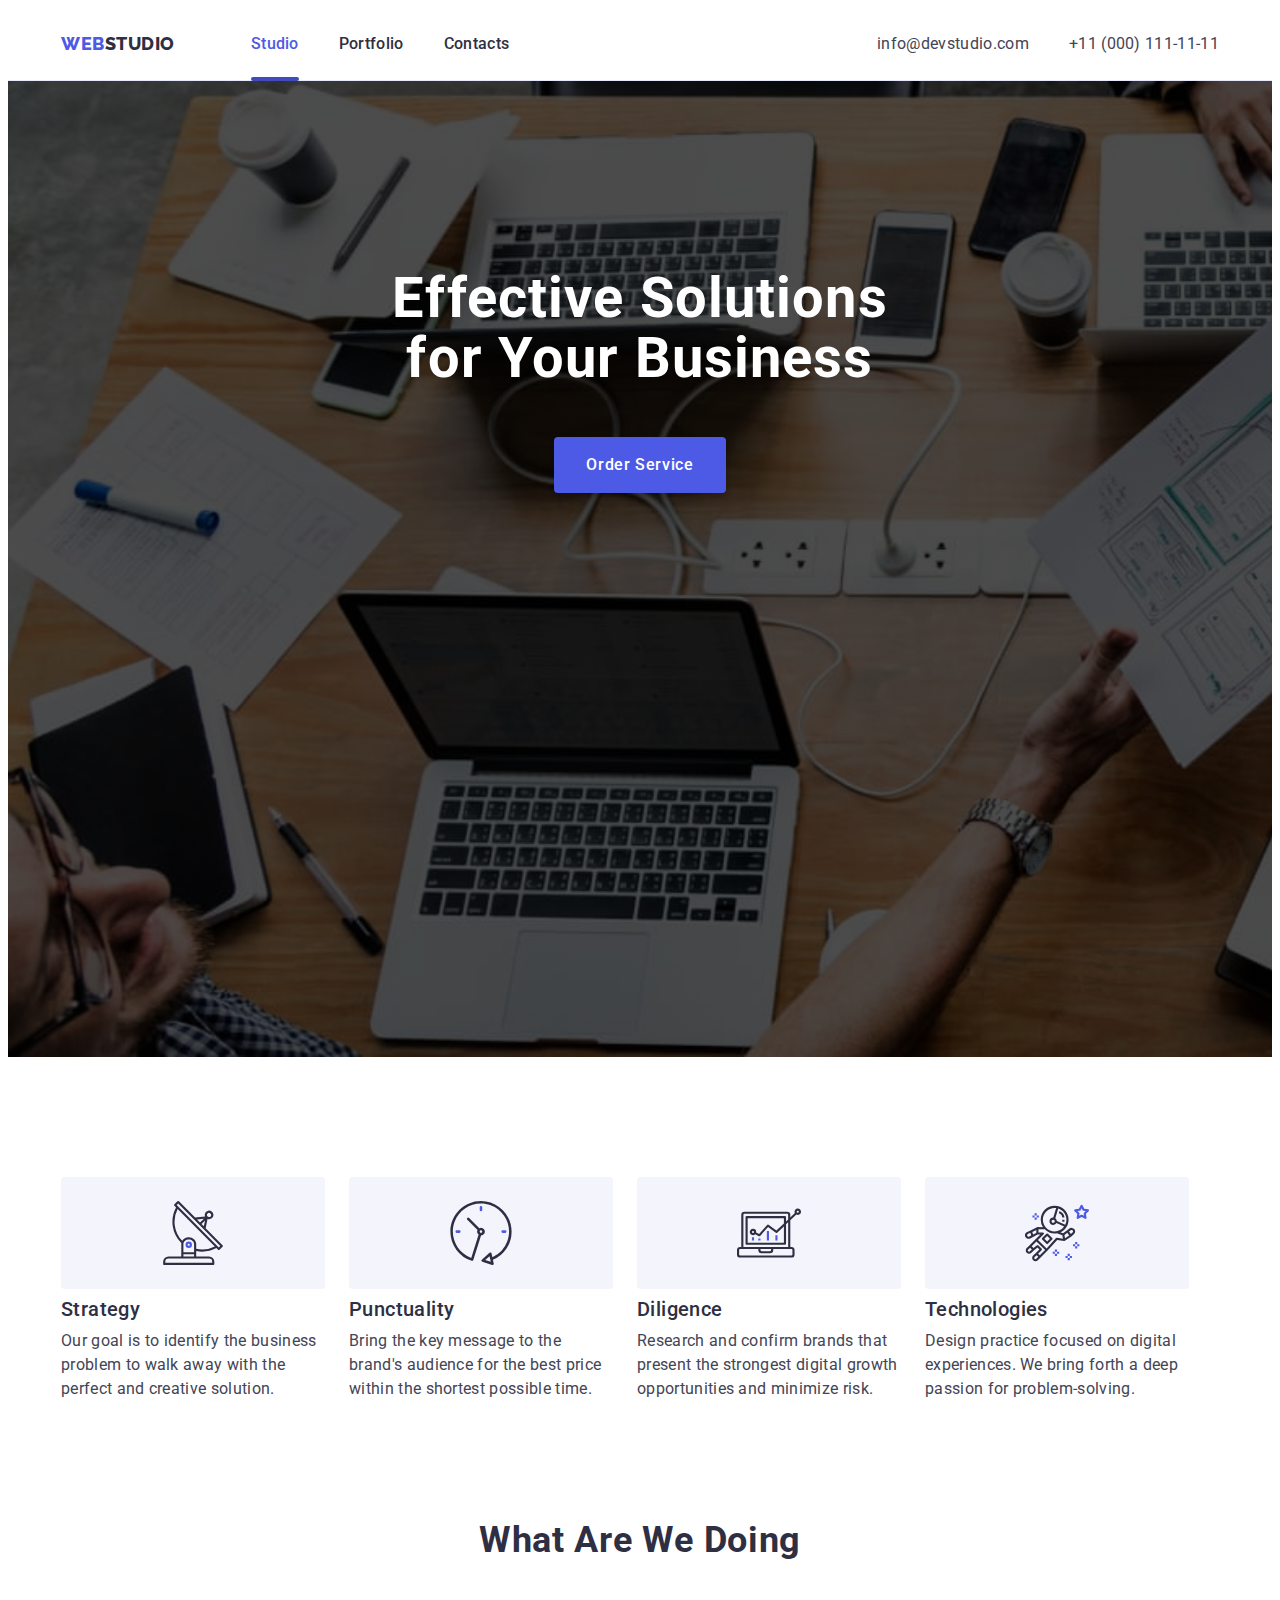
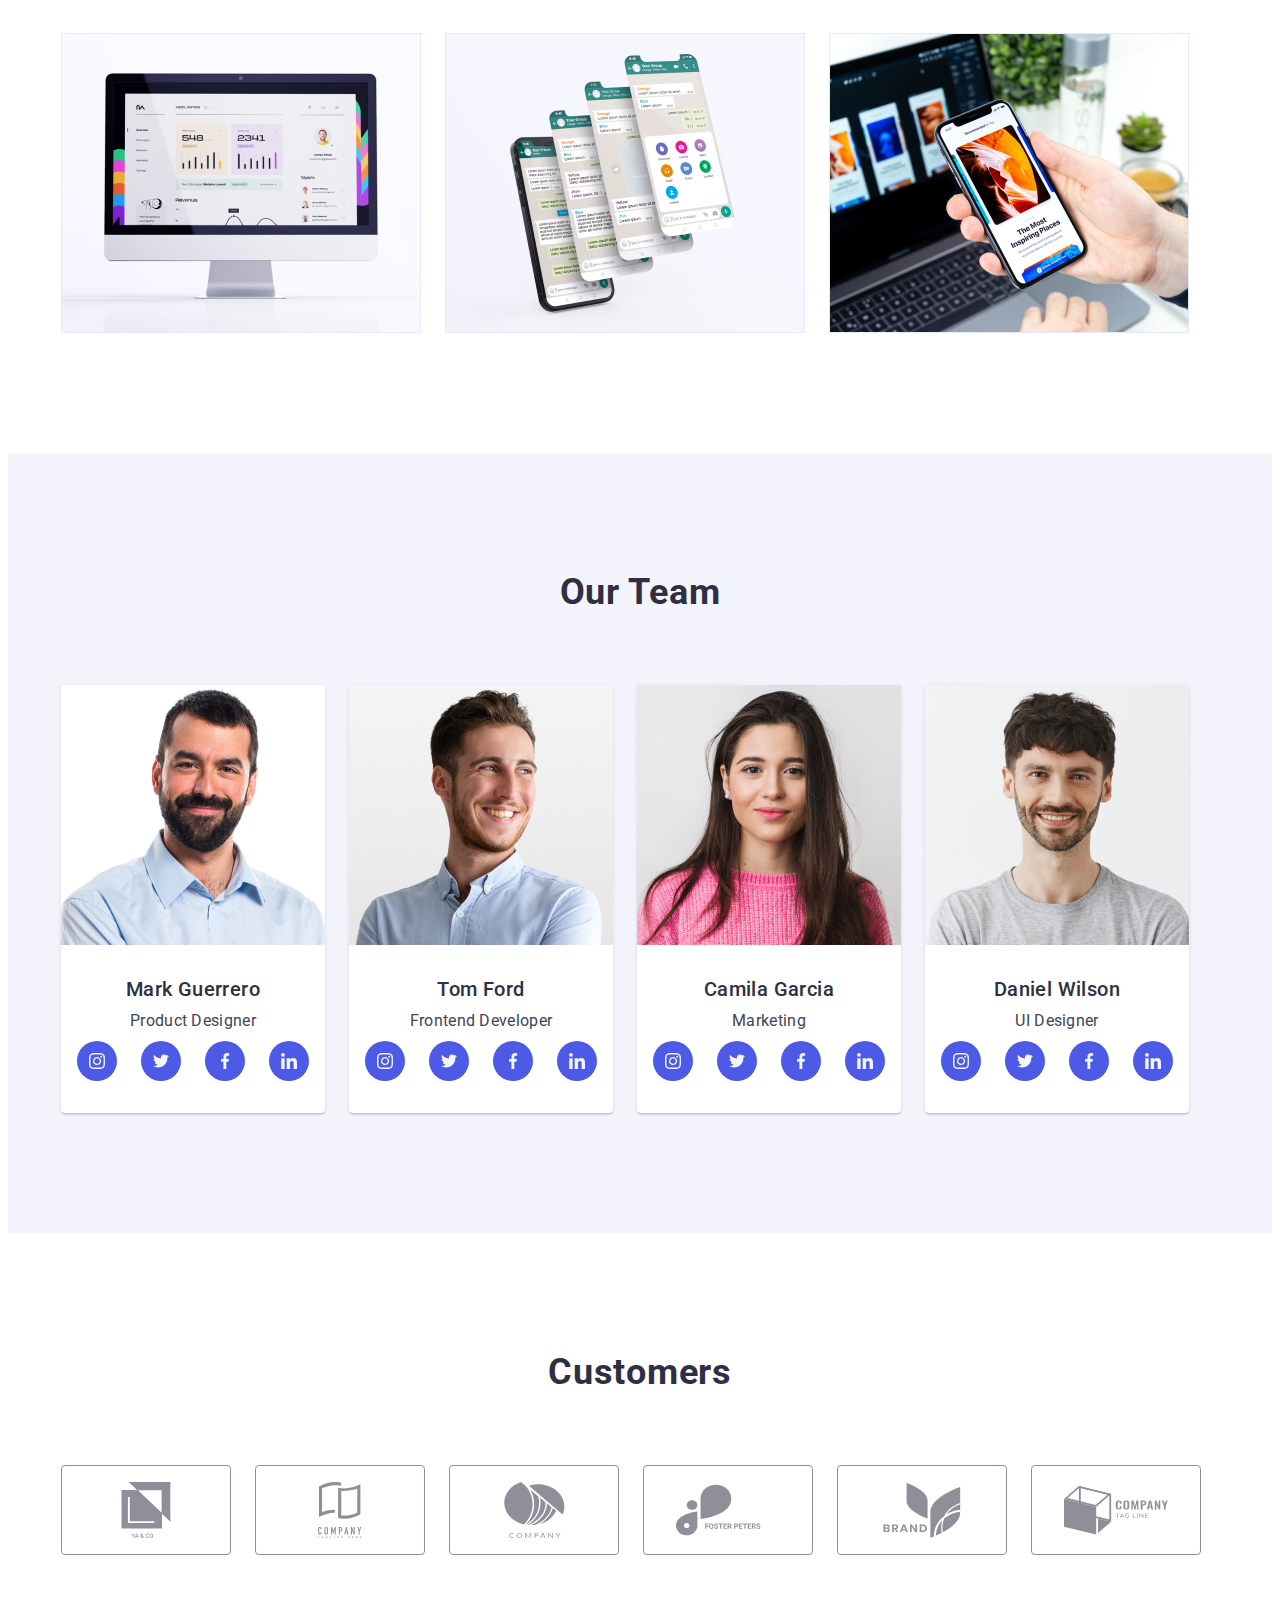
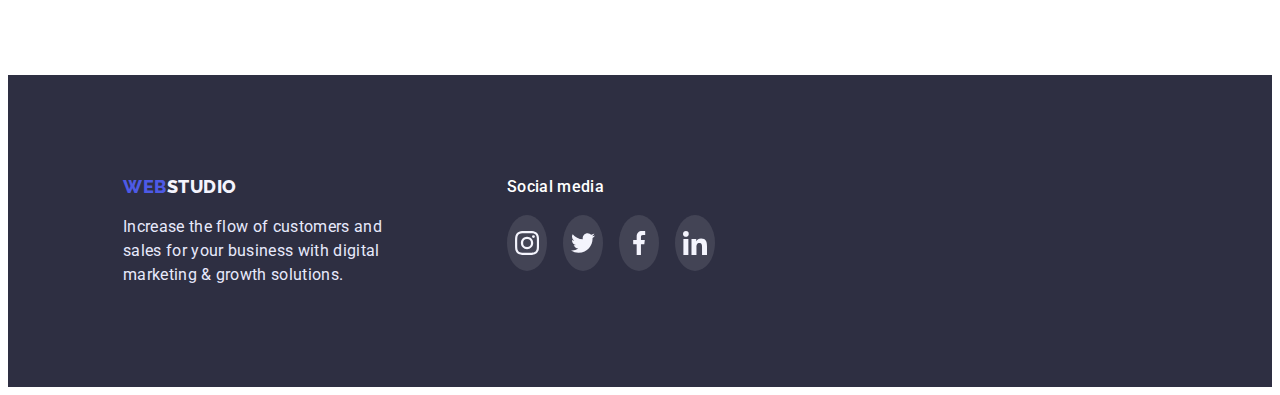
==== index.html @ 26cb6935 "update1" ====
<!DOCTYPE html>
<html lang="en">
  <head>
    <meta charset="UTF-8" />
    <meta http-equiv="X-UA-Compatible" content="IE=edge" />
    <meta name="viewport" content="width=device-width, initial-scale=1.0" />
    <link rel="preconnect" href="https://fonts.googleapis.com" />
    <link rel="preconnect" href="https://fonts.gstatic.com" crossorigin />
    <link
      href="https://fonts.googleapis.com/css2?family=Raleway:ital,wght@0,800;1,800&family=Roboto:ital,wght@0,400;0,500;0,700;0,900;1,400;1,500;1,700;1,900&display=swap"
      rel="stylesheet"
    />
    <link
      rel="stylesheet"
      href="https://cdnjs.cloudflare.com/ajax/libs/modern-normalize/1.1.0/modern-normalize.min.css"
      integrity="sha512-wpPYUAdjBVSE4KJnH1VR1HeZfpl1ub8YT/NKx4PuQ5NmX2tKuGu6U/JRp5y+Y8XG2tV+wKQpNHVUX03MfMFn9Q=="
      crossorigin="anonymous"
      referrerpolicy="no-referrer"
    />
    <link rel="stylesheet" href="./css/styles.css" />
    <title>Portfolio</title>
  </head>
  <body>
    <header class="header">
      <div class="container main-nav">
        <nav class="main-nav-menu">
          <a class="header-logo" href="./index.html"
            ><span class="header-logo-iris">Web</span>Studio</a
          >
          <ul class="menu">
            <li>
              <a class="menu-list-text current" href="./index.html">Studio</a>
            </li>
            <li>
              <a class="menu-list-text" href="./portfolio.html">Portfolio</a>
            </li>
            <li><a class="menu-list-text" href="#">Contacts</a></li>
          </ul>
        </nav>
        <ul class="address">
          <li>
            <a class="address-link-text" href="mailto:info@devstudio.com"
              >info@devstudio.com</a
            >
          </li>
          <li>
            <a class="address-link-text" href="tel:+110001111111"
              >+11 (000) 111-11-11</a
            >
          </li>
        </ul>
      </div>
    </header>

    <main>
      <section class="main-section">
        <div class="container">
          <h1 class="main-section-title">
            Effective Solutions for Your Business
          </h1>
          <button data-modal-open class="main-section-button" type="button">
            Order Service
          </button>
        </div>
      </section>

      <section class="section">
        <div class="container">
          <h2 class="visually-hidden">Goals</h2>
          <ul class="goals">
            <li class="goals-description">
              <div class="goals-icon-window">
                <svg class="goals-icon">
                  <use href="./images/icons.svg#icon-Group"></use>
                </svg>
              </div>
              <h3 class="goals-title">Strategy</h3>
              <p class="goals-text">
                Our goal is to identify the business problem to walk away with
                the perfect and creative solution.
              </p>
            </li>

            <li class="goals-description">
              <div class="goals-icon-window">
                <svg class="goals-icon">
                  <use href="./images/icons.svg#icon-clock"></use>
                </svg>
              </div>
              <h3 class="goals-title">Punctuality</h3>
              <p class="goals-text">
                Bring the key message to the brand's audience for the best price
                within the shortest possible time.
              </p>
            </li>

            <li class="goals-description">
              <div class="goals-icon-window">
                <svg class="goals-icon">
                  <use href="./images/icons.svg#icon-diagram"></use>
                </svg>
              </div>
              <h3 class="goals-title">Diligence</h3>
              <p class="goals-text">
                Research and confirm brands that present the strongest digital
                growth opportunities and minimize risk.
              </p>
            </li>

            <li class="goals-description">
              <div class="goals-icon-window">
                <svg class="goals-icon">
                  <use href="./images/icons.svg#icon-astronaut"></use>
                </svg>
              </div>
              <h3 class="goals-title">Technologies</h3>
              <p class="goals-text">
                Design practice focused on digital experiences. We bring forth a
                deep passion for problem-solving.
              </p>
            </li>
          </ul>
        </div>
      </section>

      <section class="services">
        <div class="container">
          <h2 class="services-title">What are we doing</h2>
          <ul class="services-list">
            <li class="service-item">
              <img src="./images/img1.jpg" alt="computer" width="360" />
            </li>
            <li class="service-item">
              <img src="./images/img2.jpg" alt="phone_windows" width="360" />
            </li>
            <li class="service-item">
              <img src="./images/img3.jpg" alt="phone_hand" width="360" />
            </li>
          </ul>
        </div>
      </section>

      <section class="employees section">
        <div class="container">
          <h2 class="employees-title">Our Team</h2>
          <ul class="employees-list">
            <li class="employees-items">
              <img
                src="./images/employee1.jpg"
                alt="Product Designer"
                width="264"
              />
              <div class="employees-description">
                <h3 class="employees-name">Mark Guerrero</h3>
                <p class="employees-text">Product Designer</p>

                <ul class="employees-medias">
                  <li>
                    <a class="button-media" href="#">
                      <svg class="media-icon">
                        <use href="./images/icons.svg#icon-instagram"></use>
                      </svg>
                    </a>
                  </li>

                  <li>
                    <a class="button-media" href="#">
                      <svg class="media-icon">
                        <use href="./images/icons.svg#icon-twitter"></use>
                      </svg>
                    </a>
                  </li>

                  <li>
                    <a class="button-media" href="#">
                      <svg class="media-icon">
                        <use href="./images/icons.svg#icon-facebook"></use>
                      </svg>
                    </a>
                  </li>

                  <li>
                    <a class="button-media" href="#">
                      <svg class="media-icon">
                        <use href="./images/icons.svg#icon-linkedin"></use>
                      </svg>
                    </a>
                  </li>
                </ul>
              </div>
            </li>

            <li class="employees-items">
              <img
                src="./images/employee2.jpg"
                alt="Frontend Developer"
                width="264"
              />
              <div class="employees-description">
                <h3 class="employees-name">Tom Ford</h3>
                <p class="employees-text">Frontend Developer</p>

                <ul class="employees-medias">
                  <li>
                    <a class="button-media" href="#">
                      <svg class="media-icon">
                        <use href="./images/icons.svg#icon-instagram"></use>
                      </svg>
                    </a>
                  </li>

                  <li>
                    <a class="button-media" href="#">
                      <svg class="media-icon">
                        <use href="./images/icons.svg#icon-twitter"></use>
                      </svg>
                    </a>
                  </li>

                  <li>
                    <a class="button-media" href="#">
                      <svg class="media-icon">
                        <use href="./images/icons.svg#icon-facebook"></use>
                      </svg>
                    </a>
                  </li>

                  <li>
                    <a class="button-media" href="#">
                      <svg class="media-icon">
                        <use href="./images/icons.svg#icon-linkedin"></use>
                      </svg>
                    </a>
                  </li>
                </ul>
              </div>
            </li>

            <li class="employees-items">
              <img src="./images/employee3.jpg" alt="Marketing" width="264" />
              <div class="employees-description">
                <h3 class="employees-name">Camila Garcia</h3>
                <p class="employees-text">Marketing</p>
                <ul class="employees-medias">
                  <li>
                    <a class="button-media" href="#">
                      <svg class="media-icon">
                        <use href="./images/icons.svg#icon-instagram"></use>
                      </svg>
                    </a>
                  </li>

                  <li>
                    <a class="button-media" href="#">
                      <svg class="media-icon">
                        <use href="./images/icons.svg#icon-twitter"></use>
                      </svg>
                    </a>
                  </li>

                  <li>
                    <a class="button-media" href="#">
                      <svg class="media-icon">
                        <use href="./images/icons.svg#icon-facebook"></use>
                      </svg>
                    </a>
                  </li>

                  <li>
                    <a class="button-media" href="#">
                      <svg class="media-icon">
                        <use href="./images/icons.svg#icon-linkedin"></use>
                      </svg>
                    </a>
                  </li>
                </ul>
              </div>
            </li>

            <li class="employees-items">
              <img src="./images/employee4.jpg" alt="UI Designer" width="264" />
              <div class="employees-description">
                <h3 class="employees-name">Daniel Wilson</h3>
                <p class="employees-text">UI Designer</p>
                <ul class="employees-medias">
                  <li>
                    <a class="button-media" href="#">
                      <svg class="media-icon">
                        <use href="./images/icons.svg#icon-instagram"></use>
                      </svg>
                    </a>
                  </li>

                  <li>
                    <a class="button-media" href="#">
                      <svg class="media-icon">
                        <use href="./images/icons.svg#icon-twitter"></use>
                      </svg>
                    </a>
                  </li>

                  <li>
                    <a class="button-media" href="#">
                      <svg class="media-icon">
                        <use href="./images/icons.svg#icon-facebook"></use>
                      </svg>
                    </a>
                  </li>

                  <li>
                    <a class="button-media" href="#">
                      <svg class="media-icon">
                        <use href="./images/icons.svg#icon-linkedin"></use>
                      </svg>
                    </a>
                  </li>
                </ul>
              </div>
            </li>
          </ul>
        </div>
      </section>

      <section class="section">
        <div class="container">
          <h2 class="customers-title">Customers</h2>
          <ul class="customers-list">
            <li class="customer-icon-window">
              <a href="#" class="customer-icon-button">
                <svg class="customer-icon">
                  <use href="./images/icons.svg#icon-group1"></use>
                </svg>
              </a>
            </li>

            <li class="customer-icon-window">
              <a href="#" class="customer-icon-button">
                <svg class="customer-icon">
                  <use href="./images/icons.svg#icon-group2"></use>
                </svg>
              </a>
            </li>

            <li class="customer-icon-window">
              <a href="#" class="customer-icon-button">
                <svg class="customer-icon">
                  <use href="./images/icons.svg#icon-group3"></use>
                </svg>
              </a>
            </li>

            <li class="customer-icon-window">
              <a href="#" class="customer-icon-button">
                <svg class="customer-icon">
                  <use href="./images/icons.svg#icon-group4"></use>
                </svg>
              </a>
            </li>

            <li class="customer-icon-window">
              <a href="#" class="customer-icon-button">
                <svg class="customer-icon">
                  <use href="./images/icons.svg#icon-group5"></use>
                </svg>
              </a>
            </li>

            <li class="customer-icon-window">
              <a href="#" class="customer-icon-button">
                <svg class="customer-icon">
                  <use href="./images/icons.svg#icon-group6"></use>
                </svg>
              </a>
            </li>
          </ul>
        </div>
      </section>
    </main>

    <footer class="footer">
      <div class="container container-footer">
        <div class="footer-footer">
          <a class="footer-logo" href="./index.html"
            ><span class="footer-logo-iris">Web</span>Studio</a
          >
          <p class="footer-text">
            Increase the flow of customers and sales for your business with
            digital marketing & growth solutions.
          </p>
        </div>

        <div>
          <p class="webstudio-media-title">Social media</p>
          <ul class="webstudio-media-list">
            <li>
              <a href="#" class="webstudio-media">
                <svg class="webstudio-media-icon">
                  <use href="./images/icons.svg#icon-instagram"></use>
                </svg>
              </a>
            </li>

            <li>
              <a href="#" class="webstudio-media">
                <svg class="webstudio-media-icon">
                  <use href="./images/icons.svg#icon-twitter"></use>
                </svg>
              </a>
            </li>

            <li>
              <a href="#" class="webstudio-media">
                <svg class="webstudio-media-icon">
                  <use href="./images/icons.svg#icon-facebook"></use>
                </svg>
              </a>
            </li>

            <li>
              <a href="#" class="webstudio-media">
                <svg class="webstudio-media-icon">
                  <use href="./images/icons.svg#icon-linkedin"></use>
                </svg>
              </a>
            </li>
          </ul>
        </div>
      </div>
    </footer>

    <div data-modal class="backdrop is-hidden">
      <div class="modal">
        <button data-modal-close class="button-close">
          <svg class="icon-close">
            <use href="./images/icons.svg#icon-close-cross"></use>
          </svg>
        </button>
      </div>
    </div>

    <script src="./js/modal.js"></script>
  </body>
</html>
---- css/styles.css ----
:root {
  --color_iris: #4d5ae5;
  --color_ocean: #404bbf;
  --color_navy-blue: #2e2f42;
  --color_green: #31d0aa;
  --color_slate: #434455;
  --color_light-slate: #8e8f99;
  --color_cornflower: #e7e9fc;
  --color_cloud: #f4f4fd;
  --color_navy-blue-modal: #2e2f42;
  --color_grey: #2e2f42;
  --color_white: #ffffff;
  --font_primary: "Roboto";
  --font_secondary: "Raleway";

  --card-set-gap: 24px;
}

html {
  box-sizing: border-box;
}

/* *,
*::before,
*::after {
  box-sizing: inherit;
} */

body {
  font-family: var(--font_primary, "Arial", sans-serif);
  color: var(--color_slate);
  background-color: var(--color_white);
  font-size: 16px;
  letter-spacing: 0.02em;
}

h1,
h2,
h3,
h4,
h5,
h6,
p {
  margin: 0;
}

img {
  display: block;
  max-width: 100%;
  height: auto;
}

button {
  display: block;
  cursor: pointer;
  border: none;
  border-radius: 4px;
}

ul,
ol {
  list-style: none;
  padding-left: 0;
  margin: 0;
}

a {
  text-decoration: none;
}

.container {
  width: 1158px; /*Ширина  контента 1128px + по 15рх с  каждой  стороны glutter/2 */
  padding: 0 15px;
  margin: 0 auto; /*для центрирования внутри своего родителя (body)*/
}

.section {
  padding: 120px 0;
}

/* Hidden elements */
.visually-hidden {
  position: absolute;
  white-space: nowrap;
  width: 1px;
  height: 1px;
  overflow: hidden;
  border: 0;
  padding: 0;
  clip: rect(0 0 0 0);
  clip-path: inset(50%);
  margin: -1px;
}

/* Обнуление границ и паддингов у однотипных элементов (списков),
   чтобы ребенок ее пробивал контент родителя */
/* .menu,
.address,
.goals,
.services-list,
.employees-list,
.filter,
.portfolio-list {
  margin: 0;
  padding: 0;
} */

/* Block Header  (repeats)*/
.header {
  border-bottom: 1px solid var(--color_cornflower);
  padding: 24px 0 24px 0;
}

.header-logo {
  font-family: var(--font_secondary, "Arial", sans-serif);
  font-weight: 800;
  font-size: 18px;
  text-transform: uppercase;
  line-height: 1.33;
  letter-spacing: 0.03em;
  text-decoration: none;
  color: var(--color_navy-blue);
}

.header-logo-iris {
  color: var(--color_iris);
}

.menu {
  display: flex;
  margin-left: 76px;
  list-style: none;
}

/* Отступы между кнопками в меню */
.menu li + li,
.address li + li {
  margin-left: 40px;
}

/* Ссылки в шапке  в одной строке */
.main-nav,
.main-nav-menu {
  display: flex;
  align-items: center;
}

.menu-list-text {
  color: var(--color_navy-blue);
  font-weight: 500;
  line-height: 1.33;
  letter-spacing: 0.02em;
  text-decoration: none;
  transition: color 250ms cubic-bezier(0.4, 0, 0.2, 1); /*анимация перехода (изменение цвета текста)*/
}
.menu-list-text:hover,
.menu-list-text:focus {
  color: var(--color_ocean);
}

.current {
  color: var(--color_iris);
  position: relative;
}

.current::after {
  content: "";
  position: absolute;
  top: 43px;
  left: 0;
  bottom: 0;
  display: block;
  width: 100%;
  height: 4px;
  border-radius: 2px;
  background-color: var(--color_ocean);
}

.address {
  display: flex;
  margin-left: auto; /* Прижимаем  к правому краю страницы*/
  list-style: none;
}
.address-link-text {
  line-height: 1.5;
  letter-spacing: 0.02em;
  color: var(--color_slate);
  text-decoration: none;
  font-style: normal;
  transition: color 250ms cubic-bezier(0.4, 0, 0.2, 1); /*анимация перехода (изменение цвета текста)*/
}

.address-link-text:hover,
.address-link-text:focus {
  color: var(--color_ocean);
}

/* Main page */
.main-section {
  background-color: var(--color_navy-blue);
  text-align: center; /*Центрируем главную кнопку и героя*/
  padding: 188px 0;
  background-repeat: no-repeat;
  background-image: linear-gradient(
      to right,
      rgba(0, 0, 0, 0.7),
      rgba(0, 0, 0, 0.7)
    ),
    url(../images/people-office.jpg);
  max-width: 1440px;
  height: 600px;
  background-size: cover;
  margin: 0 auto;
}

.main-section-title {
  font-weight: 700;
  font-size: 56px;
  line-height: 1.07;
  text-align: center;
  letter-spacing: 0.02em;
  color: var(--color_white);
  margin: 0 auto;
  width: 496px;
}

.main-section-button {
  background-color: var(--color_iris);
  box-shadow: 0px 4px 4px rgba(0, 0, 0, 0.15);
  border-radius: 4px;
  border-color: transparent;
  font-weight: 500;
  line-height: 1.5;
  letter-spacing: 0.04em;
  color: var(--color_white);
  min-width: 169px;
  cursor: pointer;
  font-family: inherit;
  font-size: 16px;
  margin: 0 auto;
  margin-top: 48px;
  padding: 16px 32px;
  border: none;

  transition: background-color 250ms cubic-bezier(0.4, 0, 0.2, 1),
    color 250ms cubic-bezier(0.4, 0, 0.2, 1),
    box-shadow 250ms cubic-bezier(0.4, 0, 0.2, 1); /*анимация перехода (изменение 3 свойств сразу)*/
}

.main-section-button:active,
.main-section-button:focus,
.main-section-button:hover {
  background-color: var(--color_ocean);
  color: var(--color_white);
  box-shadow: 0px 3px 1px rgba(0, 0, 0, 0.1), 0px 2px 1px rgba(0, 0, 0, 0.08),
    0px 2px 2px rgba(0, 0, 0, 0.12);
}

/* Main page.  Section "Goals" */
.goals {
  display: flex;
}

.goals-description {
  width: 264px;
  margin-right: 24px;
}
.goals-description:last-child {
  margin-right: 0;
}

.goals-icon {
  width: 64px;
  height: 64px;
}

.goals-icon-window {
  /* Добавляем  иконки */
  display: flex;
  background-color: var(--color_cloud);
  height: 112px;
  margin-bottom: 8px;
  border-radius: 4px;
  align-items: center;
  justify-content: center;
}

.goals-title {
  font-weight: 500;
  font-size: 20px;
  line-height: 1.2;
  letter-spacing: 0.02em;
  color: var(--color_navy-blue);
  margin-bottom: 8px;
}
.goals-text {
  line-height: 1.5;
}

/* Main page. Section "What are we doing" */

.services-title {
  font-weight: 700;
  font-size: 36px;
  line-height: 1.11;
  text-align: center;
  margin: 0;
  letter-spacing: 0.02em;
  text-transform: capitalize;
  color: var(--color_navy-blue);
  margin-bottom: 72px;
}

.services-list {
  display: flex;
  padding-bottom: 120px;
}

.service-item {
  margin-right: 24px;
}
.service-item:last-child {
  margin-right: 0;
}

/* Main page. Section "Our team" */
.employees {
  background-color: var(--color_cloud);
}

.employees-title {
  font-weight: 700;
  font-size: 36px;
  line-height: 1.11;
  text-align: center;
  letter-spacing: 0.02em;
  text-transform: capitalize;
  color: var(--color_navy-blue);
  margin-bottom: 72px;
}

.employees-list {
  display: flex;
}

.employees-items {
  margin-right: 24px;
  width: 264px;
  background-color: var(--color_white);
  box-shadow: 0px 1px 6px rgba(46, 47, 66, 0.08),
    0px 1px 1px rgba(46, 47, 66, 0.16), 0px 2px 1px rgba(46, 47, 66, 0.08);
  border-radius: 0px 0px 4px 4px;
}

.employees-items:nth-child(4n) {
  margin-right: 0;
}

.employees-description {
  padding-top: 32px;
  padding-bottom: 32px;
}

.employees-name {
  color: var(--color_navy-blue);
  font-weight: 500;
  font-size: 20px;
  line-height: 1.2;
  text-align: center;
  letter-spacing: 0.02em;
  margin: 0;
  margin-bottom: 8px;
}

.employees-text {
  line-height: 1.5;
  text-align: center;
  letter-spacing: 0.02em;
  margin: 0;
  margin-bottom: 8px;
}

.employees-medias {
  display: flex;
  align-items: center;
  justify-content: center;
  gap: 24px;
}

.media-icon {
  width: 16px;
  height: 16px;
}

.button-media {
  display: flex;
  background-color: var(--color_iris);
  height: 40px;
  width: 40px;
  border-radius: 50%;
  justify-content: center;
  align-items: center;
  transition: background-color 250ms cubic-bezier(0.4, 0, 0.2, 1);
}

.button-media:hover,
.button-media:focus {
  background-color: var(--color_ocean);
}
/*Section Customers*/

.customers-title {
  font-weight: 700;
  font-size: 36px;
  line-height: 1.11;
  text-align: center;
  margin: 0;
  letter-spacing: 0.02em;
  text-transform: capitalize;
  color: var(--color_navy-blue);
  margin-bottom: 72px;
}

.customers-list {
  display: flex;
}

.customer-icon-window:not(:last-child) {
  margin-right: 24px;
}

.customer-icon-button {
  display: flex;
  align-items: center;
  justify-content: center;
  height: 88px;
  width: 168px;
  border-radius: 4px;
  fill: currentColor;
  border: 1px solid currentColor;
  color: var(--color_light-slate);
}

.customer-icon {
  width: 104px;
  height: 56px;
  transition: color 250ms cubic-bezier(0.4, 0, 0.2, 1);
}

.customer-icon-button:hover,
.customer-icon-button:focus {
  color: var(--color_ocean);
}

/* Page - Portfolio */
/* Page - Portfolio - Buttons */
.filter {
  display: flex;
  justify-content: center;
  margin-bottom: 72px;
}
.filter-button {
  background-color: var(--color_cloud);
  border: 1px solid var(--color_cornflower);
  border-radius: 4px;

  font-weight: 500;
  line-height: 1.5;
  text-align: center;
  letter-spacing: 0.04em;
  /* min-width: 116px; */
  height: 48px;
  cursor: pointer;
  font-family: inherit;
  font-size: 16px;
  color: var(--color_iris);
  padding: 12px 24px;

  transition: background-color 250ms cubic-bezier(0.4, 0, 0.2, 1),
    box-shadow 250ms cubic-bezier(0.4, 0, 0.2, 1),
    color 250ms cubic-bezier(0.4, 0, 0.2, 1),
    border-color 250ms cubic-bezier(0.4, 0, 0.2, 1);
}

.buttons {
  margin-right: 24px;
}
.buttons:last-child {
  margin-right: 0; /*Обнуляем правый марджин у правой крайней кнопки*/
}

.filter-button:active,
.filter-button:focus,
.filter-button:hover {
  background-color: var(--color_ocean);
  box-shadow: 0px 3px 1px rgba(0, 0, 0, 0.1), 0px 2px 1px rgba(0, 0, 0, 0.08),
    0px 2px 2px rgba(0, 0, 0, 0.12);
  color: var(--color_white);
  border-color: transparent;
}

/* Page - Portfolio */
/* Page - Portfolio - Photos */

.portfolio {
  padding-top: 96px;
  padding-bottom: 120px;
}

.container-portfolio {
  width: 1158px; /*Ширина  контента 1128px + по 15рх с  каждой  стороны glutter/2 */
  padding-left: 15px;
  padding-right: 15px;
  margin-left: auto;
  margin-right: auto;
}

.portfolio-list {
  display: flex;
  flex-wrap: wrap;
}

.portfolio-item {
  width: 360px;
  margin-right: 24px;
  margin-bottom: 48px;
}

.portfolio-item:nth-child(3n) {
  margin-right: 0; /*Обнуляем правую границу у крайнего правого элемента*/
}

.portfolio-item:nth-last-child(-n + 3) {
  margin-bottom: 0; /*Обнуляем нижние границы у последних 3-х элементов*/
}

.portfolio-link {
  text-decoration: none;
  display: block;
  transition: box-shadow 250ms cubic-bezier(0.4, 0, 0.2, 1);
}

.portfolio-link:hover,
.portfolio-link:focus {
  box-shadow: 0px 1px 6px rgba(46, 47, 66, 0.08),
    0px 1px 1px rgba(46, 47, 66, 0.16), 0px 2px 1px rgba(46, 47, 66, 0.08);
}

.portfolio-thumb {
  position: relative; /* Для позиционирования оверлея относительно картинки*/
  overflow: hidden;
}

/* Добавляем оверлей на  карточки с переходом */
.overlay {
  position: absolute;
  top: 0;
  left: 0;
  width: 100%;
  height: 100%;
  padding-top: 40px;
  padding-left: 32px;
  padding-right: 32px;

  background-color: var(--color_iris);
  font-family: "Roboto";
  font-style: normal;
  font-weight: 400;
  font-size: 16px;
  line-height: 24px;
  letter-spacing: 0.02em;
  color: #f4f4fd;

  transform: translateY(100%);
  transition: transform 250ms cubic-bezier(0.4, 0, 0.2, 1);
}

.portfolio-link:hover .overlay,
.portfolio-link:focus .overlay {
  transform: translateY(0);
}

.portfolio-description {
  padding-top: 32px;
  padding-bottom: 32px;
  padding-left: 16px;
  border-left: 1px solid var(--color_cornflower);
  border-bottom: 1px solid var(--color_cornflower);
  border-right: 1px solid var(--color_cornflower);
}

.portfolio-name {
  font-weight: 500;
  font-size: 20px;
  line-height: 1.2;
  letter-spacing: 0.02em;
  color: var(--color_navy-blue);
  margin: 0;
  margin-bottom: 8px;

  transition: color 250ms cubic-bezier(0.4, 0, 0.2, 1);
}

.portfolio-name:hover,
.portfolio-name:focus {
  color: var(--color_ocean);
}

.portfolio-text {
  line-height: 1.5;
  letter-spacing: 0.02em;
  color: var(--color_slate);
  margin: 0;

  transition: color 250ms cubic-bezier(0.4, 0, 0.2, 1);
}

.portfolio-text:hover,
.portfolio-text:focus {
  color: var(--color_ocean);
}

/* Block Footer (repeats) */

.footer {
  background-color: var(--color_navy-blue);
  padding: 100px;
}

.container-footer {
  display: flex;
}

.footer-footer {
  margin-right: 120px;
}

.footer-logo {
  font-family: var(--font_secondary, "Arial", sans-serif);
  color: var(--color_cloud);
  font-weight: 800;
  font-size: 18px;
  line-height: 1.33;
  letter-spacing: 0.03em;
  text-transform: uppercase;
  text-decoration: none;
}
.footer-logo-iris {
  color: var(--color_iris);
}
.footer-text {
  line-height: 1.5;
  letter-spacing: 0.02em;
  color: var(--color_cornflower);
  width: 264px;
  margin-top: 16px;
}

.webstudio-media-title {
  font-family: "Roboto";
  font-style: normal;
  font-weight: 500;
  font-size: 16px;
  line-height: 24px;
  letter-spacing: 0.02em;
  color: #ffffff;
  margin-bottom: 16px;
}

.webstudio-media-list {
  display: flex;
  gap: 16px;
}

.webstudio-media {
  display: flex;
  align-items: center;
  justify-content: center;
  height: 40px;
  background-color: rgba(255, 255, 255, 0.1);
  border-radius: 50%;
  padding: 8px;
  transition: background-color 250ms cubic-bezier(0.4, 0, 0.2, 1);
}

.webstudio-media:hover,
.webstudio-media:focus {
  background-color: var(--color_green);
}

.webstudio-media-icon {
  width: 24px;
  height: 24px;
}

/*Модальное окно и бекдроп*/
.backdrop {
  position: fixed;
  top: 0;
  left: 0;
  width: 100%;
  height: 100%;
  opacity: 1;
  transition: opacity 250ms cubic-bezier(0.4, 0, 0.2, 1);
  background-color: rgba(46, 47, 66, 0.4);
}

.backdrop.is-hidden {
  opacity: 0;
  pointer-events: none;
}

.backdrop.is-hidden .modal {
  transform: translate(-50%, -50%) scale(0.9);
}

.modal {
  position: absolute;
  top: 50%;
  left: 50%;
  min-width: 408px;
  min-height: 576px;
  background-color: #fcfcfc;
  box-shadow: 0px 1px 1px rgba(0, 0, 0, 0.14), 0px 1px 3px rgba(0, 0, 0, 0.12),
    0px 2px 1px rgba(0, 0, 0, 0.2);
  border-radius: 4px;
  transform: translate(-50%, -50%) scale(1);
  transition: transform 250ms cubic-bezier(0.4, 0, 0.2, 1);
}

.button-close {
  position: absolute;
  display: flex;
  top: 24px;
  right: 24px;
  width: 24px;
  height: 24px;
  padding: 0;
  justify-content: center;
  align-items: center;
  border-radius: 50%;
  background-color: var(--color_cornflower);
  border: 1px solid rgba(0, 0, 0, 0.1);
  transition: background-color 250ms cubic-bezier(0.4, 0, 0.2, 1),
    fill 250ms cubic-bezier(0.4, 0, 0.2, 1);
}

.icon-close {
  width: 8px;
  height: 8px;
}

.button-close:hover,
.button-close:focus {
  background-color: var(--color_ocean);
  fill: var(--color_white);
}
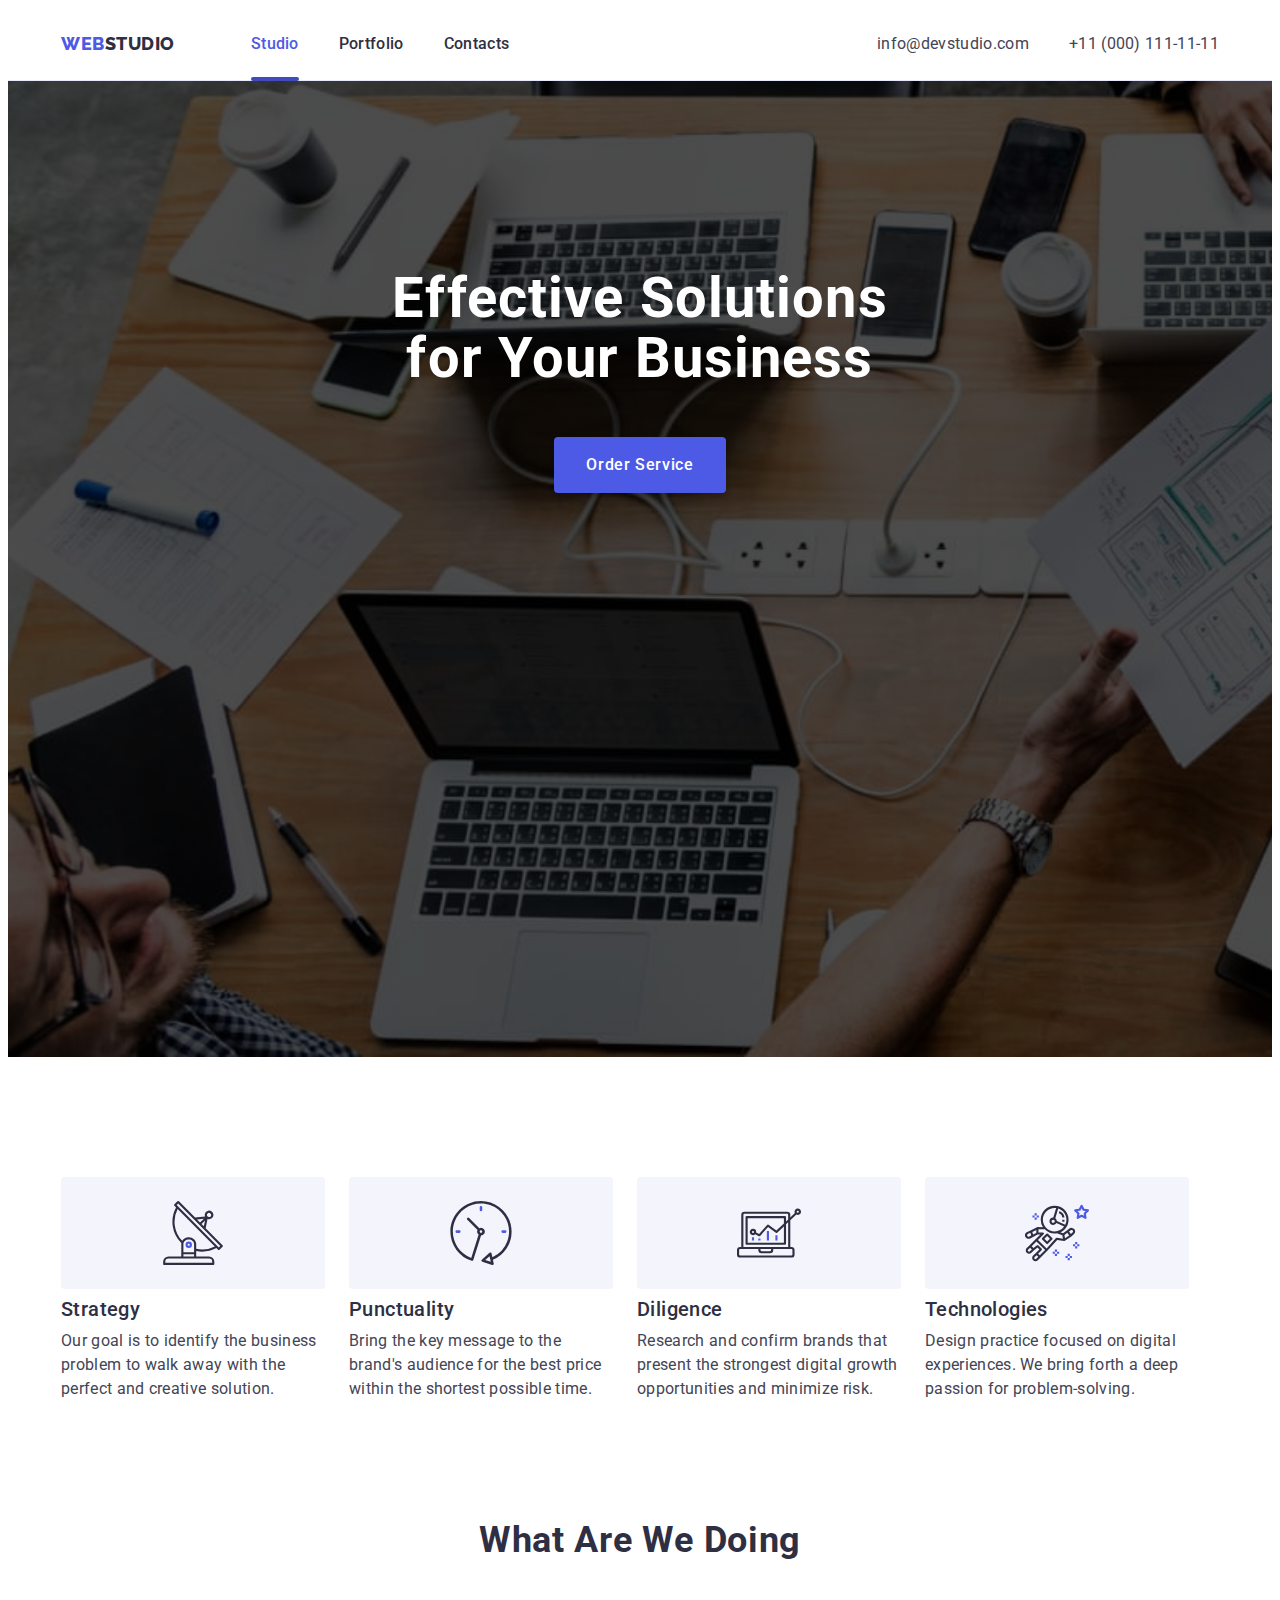
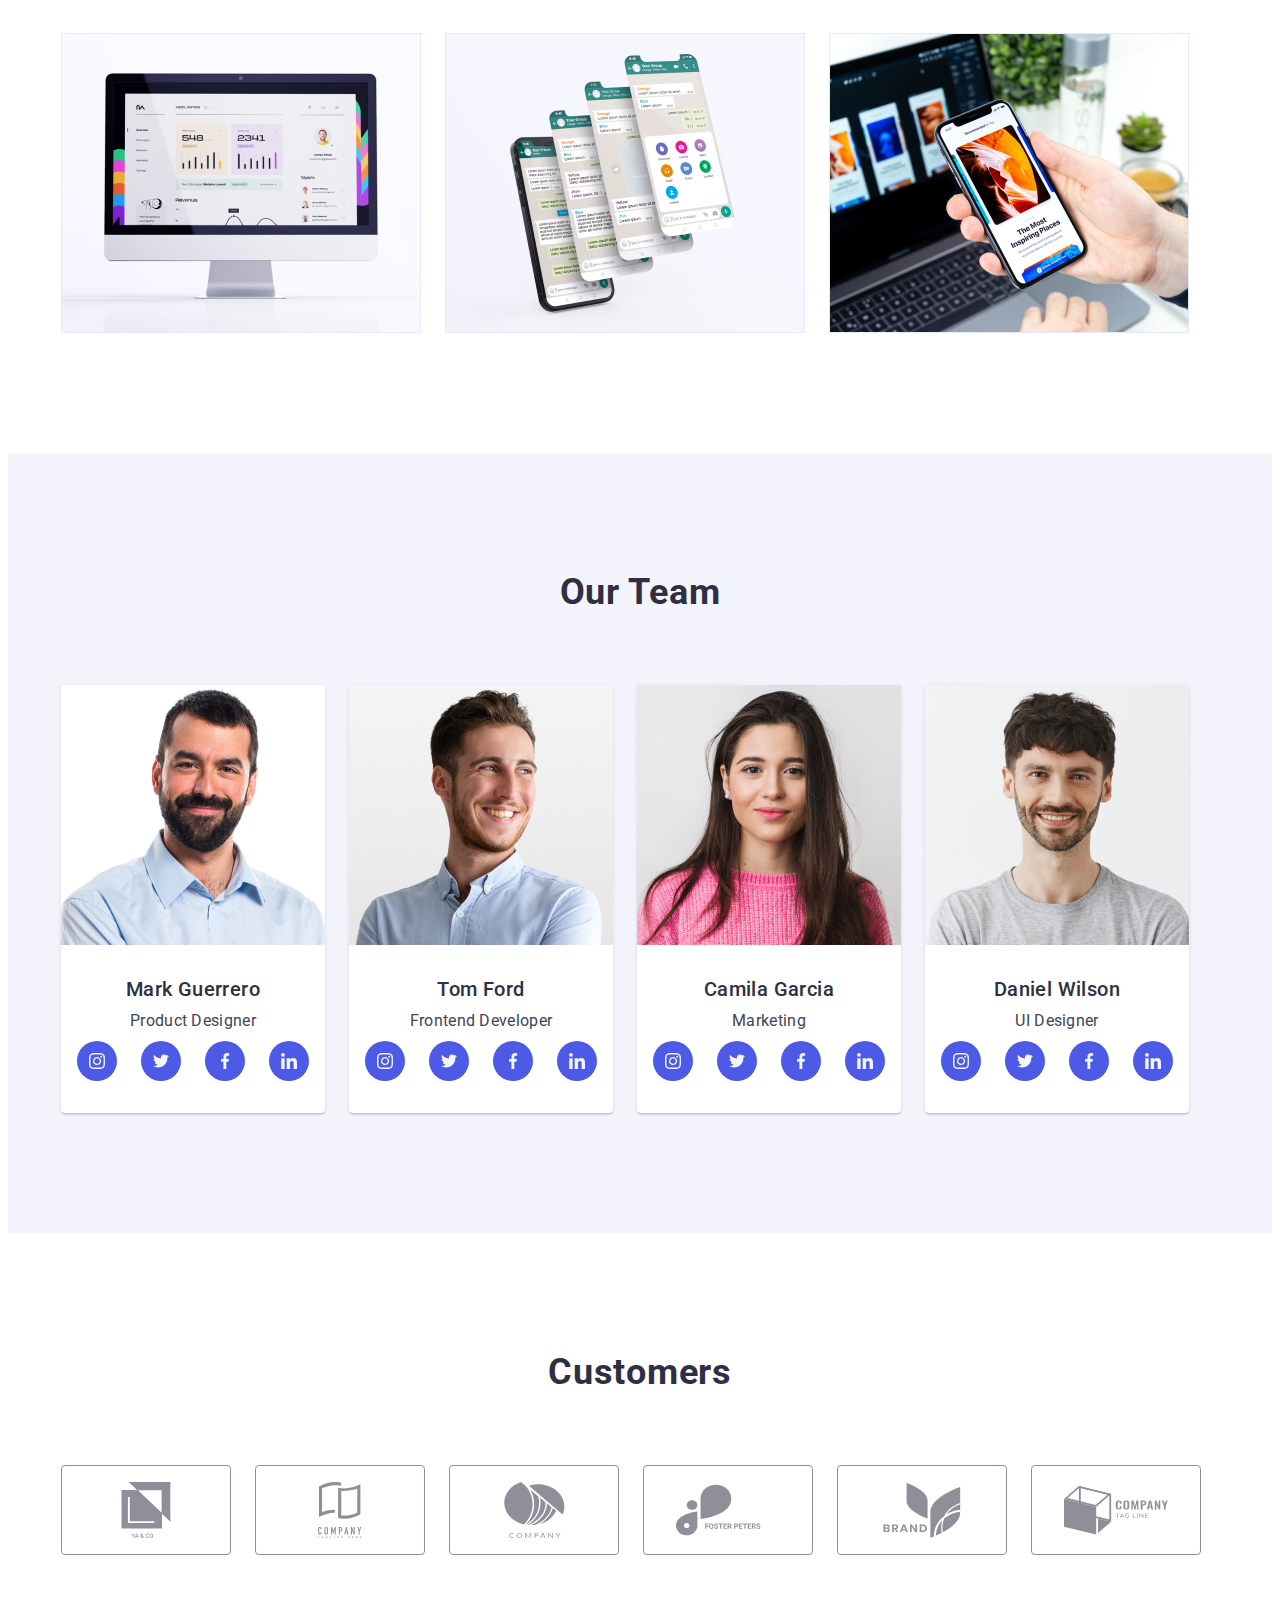
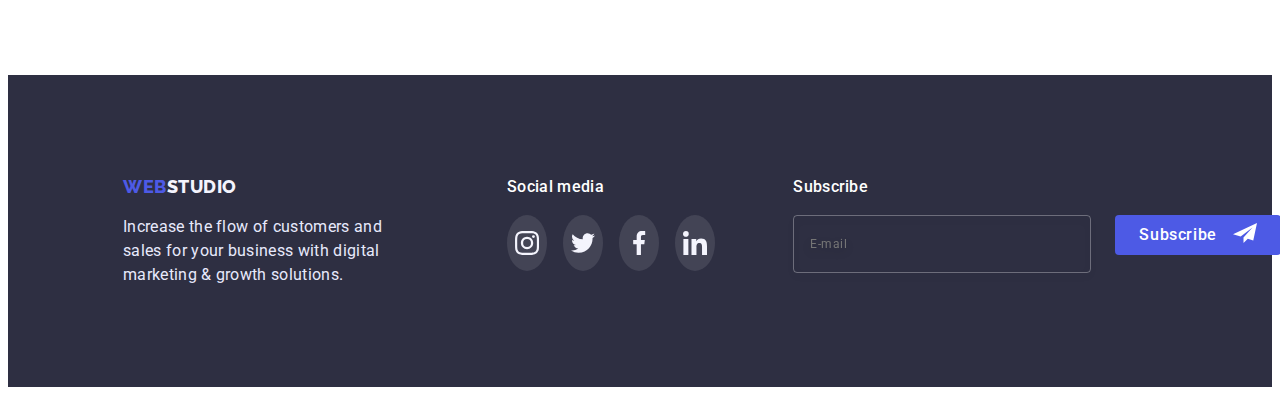
==== commit b381c4a1: "update3" ====
--- a/index.html
+++ b/index.html
@@ -425,6 +425,21 @@
             </li>
           </ul>
         </div>
+
+        <div class="subscribe-container">
+          <p class="webstudio-media-title">Subscribe</p>
+          <div class="subscribe">
+            <label>
+              <input
+                class="subscribe-email"
+                type="email"
+                name="subscribe-email"
+                placeholder="E-mail"
+              />
+            </label>
+            <button class="subscribe-button" type="submit">Subscribe</button>
+          </div>
+        </div>
       </div>
     </footer>
 
@@ -435,6 +450,81 @@
             <use href="./images/icons.svg#icon-close-cross"></use>
           </svg>
         </button>
+
+        <h2 class="form-title">
+          Leave your contacts and we will call you back
+        </h2>
+
+        <form class="form">
+          <div class="form-field">
+            <label class="form-label" for="name">Name</label>
+            <div class="input-wrap">
+              <input class="form-input" type="text" name="name" id="name" />
+              <svg class="form-icon">
+                <use
+                  href="./images/icons.svg#icon-person-black"
+                  width="18"
+                  height="18"
+                ></use>
+              </svg>
+            </div>
+          </div>
+
+          <div class="form-field">
+            <label class="form-label" for="phone">Phone</label>
+            <div class="input-wrap">
+              <input class="form-input" type="tel" name="phone" id="phone" />
+              <svg class="form-icon">
+                <use
+                  href="./images/icons.svg#icon-phone-black"
+                  width="18"
+                  height="24"
+                ></use>
+              </svg>
+            </div>
+          </div>
+
+          <div class="form-field">
+            <label class="form-label" for="mail">Email</label>
+            <div class="input-wrap">
+              <input class="form-input" type="email" name="mail" id="mail" />
+              <svg class="form-icon">
+                <use
+                  href="./images/icons.svg#icon-email-black"
+                  width="18"
+                  height="24"
+                ></use>
+              </svg>
+            </div>
+          </div>
+
+          <div class="form-field">
+            <label class="form-label" for="comment">Comment</label>
+            <textarea
+              class="comment"
+              name="comment"
+              id="comment"
+              placeholder="Text input"
+            ></textarea>
+          </div>
+
+          <label class="checkbox-field" for="policy">
+            <input
+              class="policy-checkbox"
+              type="checkbox"
+              name="policy"
+              id="policy"
+              value="true"
+            />
+            <span class="checkbox-icon"></span>
+            <span class="policy-text"
+              >I accept the terms and conditions of the
+              <a href="">Privacy Policy</a>
+            </span>
+          </label>
+
+          <button class="form-button" type="submit">Send</button>
+        </form>
       </div>
     </div>
 
--- a/css/styles.css
+++ b/css/styles.css
@@ -20,11 +20,6 @@
   box-sizing: border-box;
 }
 
-/* *,
-*::before,
-*::after {
-  box-sizing: inherit;
-} */
 
 body {
   font-family: var(--font_primary, "Arial", sans-serif);
@@ -693,6 +688,78 @@
   height: 24px;
 }
 
+.subscribe-container {
+  margin-left: auto;
+}
+
+.subscribe {
+  display: flex;
+}
+
+.subscribe-email {
+  width: 264px;
+  height: 40px;
+  padding: 8px 16px;
+  margin-right: 24px;
+  background-color: transparent;
+  border: 1px solid rgba(255, 255, 255, 0.3);
+  filter: drop-shadow(0px 4px 4px rgba(0, 0, 0, 0.15));
+  border-radius: 4px;
+  font-family: "Roboto";
+  font-style: normal;
+  font-weight: 400;
+  font-size: 12px;
+  line-height: 24px;
+  letter-spacing: 0.04em;
+  color: rgba(255, 255, 255, 0.6);
+  transition: border 250ms cubic-bezier(0.4, 0, 0.2, 1);
+}
+
+.subscribe-email:focus,
+.subscribe-email:hover {
+  border: 1px solid var(--color_iris);
+}
+
+.subscribe-button {
+  background: var(--color_iris);
+  border-radius: 4px;
+  display: flex;
+  min-width: 165px;
+  height: 40px;
+  /* flex-direction: row; */
+  justify-content: center;
+  align-items: center;
+  padding: 8px 24px;
+  gap: 16px;
+  font-family: "Roboto";
+  font-style: normal;
+  font-weight: 500;
+  font-size: 16px;
+  line-height: 24px;
+  letter-spacing: 0.04em;
+  color: #ffffff;
+  transition: background-color 250ms cubic-bezier(0.4, 0, 0.2, 1),
+    color 250ms cubic-bezier(0.4, 0, 0.2, 1),
+    box-shadow 250ms cubic-bezier(0.4, 0, 0.2, 1); /*анимация перехода (изменение 3 свойств сразу)*/
+}
+
+.subscribe-button:focus,
+.subscribe-button:hover {
+  background-color: var(--color_ocean);
+  color: var(--color_white);
+  box-shadow: 0px 3px 1px rgba(0, 0, 0, 0.1), 0px 2px 1px rgba(0, 0, 0, 0.08),
+    0px 2px 2px rgba(0, 0, 0, 0.12);
+}
+
+.subscribe-button::after {
+  content: "";
+  width: 24px;
+  height: 24px;
+  background-image: url(../images/send.svg);
+  background-size: contain;
+  background-repeat: no-repeat;
+}
+
 /*Модальное окно и бекдроп*/
 .backdrop {
   position: fixed;
@@ -719,7 +786,7 @@
   top: 50%;
   left: 50%;
   min-width: 408px;
-  min-height: 576px;
+  min-height: 584px;
   background-color: #fcfcfc;
   box-shadow: 0px 1px 1px rgba(0, 0, 0, 0.14), 0px 1px 3px rgba(0, 0, 0, 0.12),
     0px 2px 1px rgba(0, 0, 0, 0.2);
@@ -755,3 +822,195 @@
   background-color: var(--color_ocean);
   fill: var(--color_white);
 }
+
+/* Form */
+
+.form-title {
+  position: absolute;
+  top: 72px;
+  left: 24px;
+  width: 360px;
+  font-family: "Roboto";
+  font-style: normal;
+  font-weight: 500;
+  font-size: 16px;
+  line-height: 24px;
+  text-align: center;
+  letter-spacing: 0.02em;
+  color: #2e2f42;
+}
+
+.form {
+  position: absolute;
+  top: 112px;
+  left: 24px;
+  width: 360px;
+  margin-right: auto;
+  margin-left: auto;
+}
+
+.form-field {
+  position: relative;
+  display: flex;
+  flex-direction: column;
+  margin-bottom: 8px;
+}
+
+.form-label {
+  display: inline-block;
+  margin: 0;
+  margin-bottom: 4px;
+  font-family: "Roboto";
+  font-style: normal;
+  font-weight: 400;
+  font-size: 12px;
+  line-height: 16px;
+  letter-spacing: 0.04em;
+  color: #8e8f99;
+}
+
+.form-input {
+  width: 100%;
+  height: 40px;
+  margin: 0;
+  padding: 8px 38px;
+  border: 1px solid rgba(33, 33, 33, 0.2);
+  border-radius: 4px;
+  transition: border 250ms cubic-bezier(0.4, 0, 0.2, 1);
+}
+
+.form-field:focus input,
+.form-field:hover input {
+  border: 1px solid var(--color_iris);
+}
+
+.input-wrap {
+  position: relative;
+}
+
+.form-icon {
+  position: absolute;
+  padding: 0;
+  display: flex;
+  justify-content: center;
+  align-items: center;
+  left: 16px;
+  top: 50%;
+  transform: translateY(-50%);
+  width: 18px;
+  height: 18px;
+  transition: fill 250ms cubic-bezier(0.4, 0, 0.2, 1);
+}
+
+.form-input:focus + .form-icon,
+.form-input:hover + .form-icon {
+  fill: var(--color_iris);
+}
+
+.comment {
+  resize: none;
+  width: 100%;
+  height: 120px;
+  padding: 8px 16px;
+  border: 1px solid rgba(33, 33, 33, 0.2);
+  border-radius: 4px;
+  transition: border 250ms cubic-bezier(0.4, 0, 0.2, 1);
+}
+
+.form-field:focus .comment,
+.form-field:hover .comment {
+  border: 1px solid var(--color_iris);
+}
+
+.comment::placeholder {
+  font-family: "Roboto";
+  font-style: normal;
+  font-weight: 400;
+  font-size: 12px;
+  line-height: 16px;
+  letter-spacing: 0.04em;
+  color: rgba(117, 117, 117, 0.5);
+}
+
+.checkbox-field {
+  display: flex;
+  align-items: center;
+  justify-content: left;
+}
+
+.policy-checkbox {
+  /*Скрываем чекбокс через  Visually-hidden*/
+  position: absolute;
+  width: 1px;
+  height: 1px;
+  margin: -1px;
+  border: 0;
+  padding: 0;
+  white-space: nowrap;
+  clip-path: inset(100%);
+  clip: rect(0 0 0 0);
+  overflow: hidden;
+}
+
+.checkbox-icon {
+  /*Рисуем свой чекбокс*/
+  display: inline-block;
+  margin-right: 8px;
+  width: 16px;
+  height: 16px;
+  border: 1.25px solid #2e2f42;
+  border-radius: 2px;
+}
+
+.policy-checkbox:checked + .checkbox-icon {
+  border: 1.25px solid var(--color_ocean);
+  background-color: var(--color_ocean);
+  background-image: url(../images/check.svg);
+  background-size: contain;
+  background-repeat: no-repeat;
+  background-origin: content-box;
+  padding: 4px 3px;
+}
+
+.policy-text {
+  font-family: "Roboto";
+  font-style: normal;
+  font-weight: 400;
+  font-size: 12px;
+  line-height: 16px;
+  letter-spacing: 0.04em;
+  color: #757575;
+}
+
+.form-button {
+  background-color: var(--color_iris);
+  box-shadow: 0px 4px 4px rgba(0, 0, 0, 0.15);
+  border-radius: 4px;
+  border-color: transparent;
+  font-weight: 500;
+  line-height: 1.5;
+  letter-spacing: 0.04em;
+  color: var(--color_white);
+  min-width: 169px;
+  height: 56px;
+  cursor: pointer;
+  font-family: "Roboto";
+  font-size: 16px;
+  margin: 0 auto;
+  margin-top: 24px;
+  padding: 16px 32px;
+  border: none;
+
+  transition: background-color 250ms cubic-bezier(0.4, 0, 0.2, 1),
+    color 250ms cubic-bezier(0.4, 0, 0.2, 1),
+    box-shadow 250ms cubic-bezier(0.4, 0, 0.2, 1); /*анимация перехода (изменение 3 свойств сразу)*/
+}
+
+.form-button:active,
+.form-button:focus,
+.form-button:hover {
+  background-color: var(--color_ocean);
+  color: var(--color_white);
+  box-shadow: 0px 3px 1px rgba(0, 0, 0, 0.1), 0px 2px 1px rgba(0, 0, 0, 0.08),
+    0px 2px 2px rgba(0, 0, 0, 0.12);
+}
